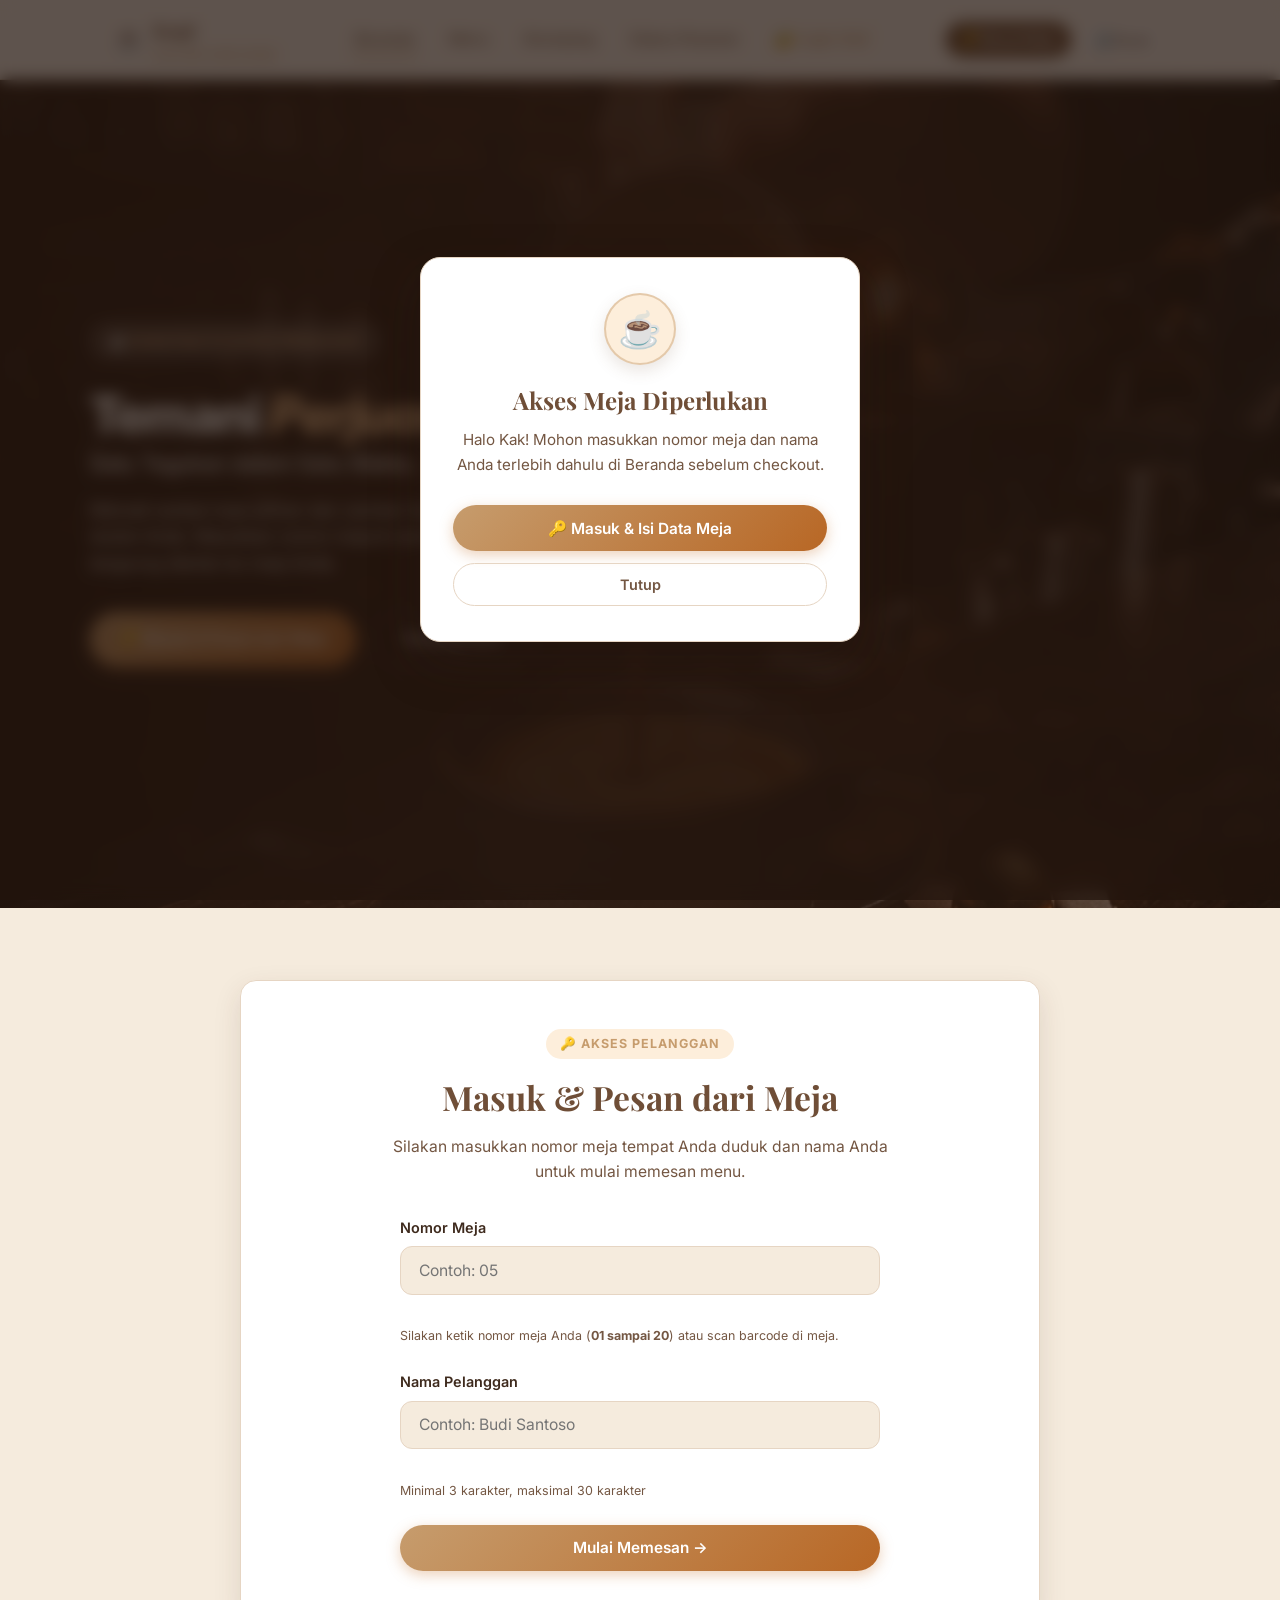
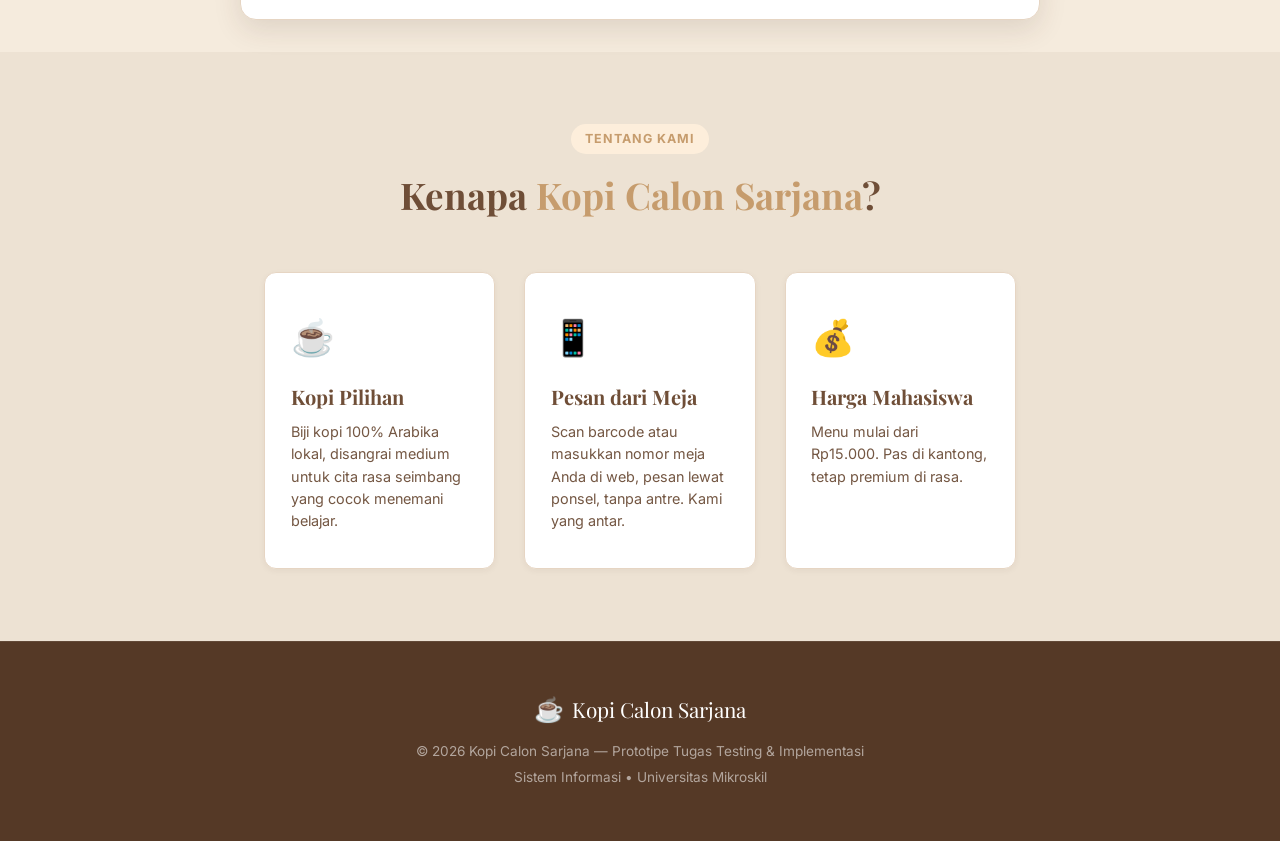
==== checkout.html @ 9118fa25 "Initial commit pengembangan tugas" ====
<!DOCTYPE html>
<html lang="id">
<head>
    <meta charset="UTF-8">
    <meta name="viewport" content="width=device-width, initial-scale=1.0">
    <title>Checkout Pesanan — Kopi Calon Sarjana</title>
    <meta name="description" content="Periksa ringkasan pesanan kopi & camilan Anda, pilih metode pembayaran, dan selesaikan pesanan Anda.">
    <!-- Google Fonts -->
    <link rel="preconnect" href="https://fonts.googleapis.com">
    <link rel="preconnect" href="https://fonts.gstatic.com" crossorigin>
    <link href="https://fonts.googleapis.com/css2?family=Inter:wght@300;400;500;600;700;800&family=Playfair+Display:ital,wght@0,600;0,700;1,600&display=swap" rel="stylesheet">
    <!-- Stylesheet -->
    <link rel="stylesheet" href="CSS/beranda.css">
    <link rel="stylesheet" href="CSS/menu.css">
    <link rel="stylesheet" href="CSS/checkout.css">
</head>
<body>

    <!-- ==================== NAVBAR ==================== -->
    <nav class="navbar" id="navbar">
        <div class="nav-container">
            <a href="beranda.html" class="nav-logo" id="navLogo">
                <span class="logo-icon">☕</span>
                <span class="logo-text">Kopi<strong>Calon Sarjana</strong></span>
            </a>

            <!-- Hamburger menu untuk mobile -->
            <button class="nav-hamburger" id="navHamburger" aria-label="Toggle menu">
                <span></span>
                <span></span>
                <span></span>
            </button>

            <!-- Link navigasi pelanggan -->
            <ul class="nav-links" id="navLinks">
                <li><a href="beranda.html" id="linkBeranda">Beranda</a></li>
                <li><a href="menu.html" id="linkMenu">Menu</a></li>
                <li><a href="checkout.html" class="active" id="linkKeranjang">Keranjang</a></li>
                <li><a href="status.html" id="linkStatus">Status Pesanan</a></li>
                <li><a href="login.html" class="nav-staff-link" id="linkLoginStaff" title="Area Admin & Kasir">🔐 Login Staf</a></li>
            </ul>

            <!-- Area Status Login Pelanggan & Reset -->
            <div class="nav-actions">
                <div id="navUserInfo" class="nav-user-info">
                    <span id="navUserBadge" class="nav-user-badge">Meja --</span>
                </div>

                <!-- Tombol Reset Data Uji -->
                <button class="btn-reset-data" id="btnResetData" onclick="konfirmasiReset()" title="Reset Data Uji">
                    🔄 Reset
                </button>
            </div>
        </div>
    </nav>

    <!-- ==================== BANNER STATUS MEJA DINE-IN ==================== -->
    <section class="dine-in-bar" id="dineInBar">
        <div class="dine-in-container">
            <div class="dine-in-info">
                <span class="dine-in-icon">📍</span>
                <div>
                    <strong>Dine-in di Meja: <span id="displayNomorMeja" class="badge-meja-highlight">--</span></strong>
                    <span class="dine-in-nama" id="displayNamaPelanggan">Pelanggan: ...</span>
                </div>
            </div>
            <div class="dine-in-action">
                <button type="button" class="btn-outline-sm" id="btnUbahMeja" onclick="bukaGantiMeja()">Ubah Meja</button>
            </div>
        </div>
    </section>

    <!-- ==================== KONTEN UTAMA CHECKOUT ==================== -->
    <main class="checkout-main-container">
        <header class="page-header-text">
            <span class="section-badge">Konfirmasi Pesanan</span>
            <h1>Checkout & Pembayaran</h1>
            <p>Periksa kembali pesanan Anda dan pilih metode pembayaran untuk melanjutkan.</p>
        </header>

        <!-- KARTU 1: RINGKASAN PESANAN -->
        <section class="checkout-card" id="cardRingkasanPesanan">
            <h2 class="card-title">
                <span>🛒</span>
                <span>Daftar Pesanan Meja <span id="checkoutNomorMejaText">--</span></span>
            </h2>

            <!-- Daftar Item Keranjang Dinamis -->
            <div class="order-items-list" id="checkoutItemsList">
                <!-- Di-render oleh js/checkout.js -->
            </div>

            <!-- Rincian Total -->
            <div class="order-summary-totals">
                <div class="summary-row">
                    <span>Subtotal Menu</span>
                    <strong id="checkoutSubtotalText">Rp0</strong>
                </div>
                <div class="summary-row">
                    <span>Pajak & Layanan Resto (0%)</span>
                    <span>Rp0</span>
                </div>
                <div class="summary-row grand-total">
                    <span>Total Pembayaran:</span>
                    <strong class="total-amount" id="checkoutTotalText">Rp0</strong>
                </div>
            </div>

            <div style="margin-top: 1rem; text-align: right;">
                <a href="menu.html" class="btn-outline-sm" style="text-decoration: none; display: inline-block;">
                    + Tambah Menu Lain
                </a>
            </div>
        </section>

        <!-- KARTU 2: PILIHAN METODE PEMBAYARAN -->
        <section class="checkout-card" id="cardMetodePembayaran">
            <h2 class="card-title">
                <span>💳</span>
                <span>Pilih Metode Pembayaran</span>
            </h2>

            <div class="payment-options-grid">
                <!-- Pilihan 1: Tunai -->
                <label class="payment-card-label selected" id="labelTunai" for="radio-tunai">
                    <div class="payment-card-header">
                        <span class="payment-icon">💵</span>
                        <input type="radio" id="radio-tunai" name="metodePembayaran" value="Tunai" checked onchange="ubahMetodePembayaran('Tunai')" />
                    </div>
                    <span class="payment-card-name">Tunai</span>
                    <span class="payment-card-desc">Bayar langsung di kasir saat pesanan diproses atau diambil.</span>
                </label>

                <!-- Pilihan 2: Non-Tunai -->
                <label class="payment-card-label" id="labelNonTunai" for="radio-nontunai">
                    <div class="payment-card-header">
                        <span class="payment-icon">📱</span>
                        <input type="radio" id="radio-nontunai" name="metodePembayaran" value="Non-Tunai" onchange="ubahMetodePembayaran('Non-Tunai')" />
                    </div>
                    <span class="payment-card-name">Non-Tunai</span>
                    <span class="payment-card-desc">Transfer Bank (BCA / Mandiri) atau QRIS E-Wallet (GoPay/OVO/Dana).</span>
                </label>
            </div>

            <!-- AREA UPLOAD BUKTI (Kondisional: Hanya tampil bila Non-Tunai dipilih) -->
            <div class="upload-section hidden" id="area-upload">
                <div class="upload-instructions">
                    <span>ℹ️</span>
                    <div>
                        <strong>Instruksi Pembayaran Non-Tunai:</strong>
                        <p>Silakan transfer sesuai nominal total ke rekening kafe di bawah, lalu lampirkan foto/tangkapan layar bukti transfer.</p>
                    </div>
                </div>

                <div class="rekening-box">
                    <div class="rekening-row">
                        <span>Bank BCA</span>
                        <span class="rekening-number">821-098-7654</span>
                    </div>
                    <div class="rekening-row">
                        <span>Atas Nama</span>
                        <strong>Kopi Calon Sarjana</strong>
                    </div>
                    <div class="rekening-row" style="margin-top: 0.35rem; color: var(--color-text-muted);">
                        <span>Nominal Transfer</span>
                        <strong style="color: var(--color-accent);" id="rekeningNominalText">Rp0</strong>
                    </div>
                </div>

                <div class="file-input-wrapper">
                    <label for="input-bukti" style="font-size: 0.9rem; font-weight: 600; color: var(--color-primary);">
                        Unggah Bukti Pembayaran (JPG/PNG, Maks. 5 MB) *
                    </label>
                    <input type="file" id="input-bukti" accept=".jpg, .jpeg, .png" onchange="onFileBuktiDipilih(this)" />
                    <span class="file-detail-info" id="fileInfoDetail">Format didukung: .jpg, .jpeg, .png (Maksimal 5 MB)</span>
                    
                    <!-- Pesan Error Bukti (Wajib untuk Black Box Testing TC-11 & TC-21) -->
                    <div id="pesan-error-bukti" class="error-message" role="alert"></div>
                </div>
            </div>
        </section>

        <!-- KARTU 3: TOMBOL SUBMIT PESANAN -->
        <section style="margin-top: 1.5rem;">
            <button type="button" class="btn-submit-order" id="btn-buat-pesanan" onclick="prosesBuatPesanan()">
                <span>☕</span>
                <span>Buat Pesanan Sekarang</span>
            </button>
            <p style="text-align: center; font-size: 0.8rem; color: var(--color-text-muted); margin-top: 0.75rem;">
                Pesanan Anda akan langsung diteruskan ke sistem kasir dan barista Kopi Calon Sarjana.
            </p>
        </section>
    </main>

    <!-- ==================== FOOTER ==================== -->
    <footer class="footer">
        <div class="footer-container">
            <div class="footer-brand">
                <span class="logo-icon">☕</span>
                <span>Kopi Calon Sarjana</span>
            </div>
            <p class="footer-text">© 2026 Kopi Calon Sarjana — Prototipe Tugas Testing & Implementasi</p>
            <p class="footer-text">Sistem Informasi • Universitas Mikroskil</p>
        </div>
    </footer>

    <!-- ==================== SCRIPTS ==================== -->
    <script src="js/hitung.js"></script>
    <script src="js/data.js"></script>
    <script src="js/storage.js"></script>
    <script src="js/nav-guard.js"></script>
    <script src="js/checkout.js"></script>
</body>
</html>
---- CSS/beranda.css ----
/* ==========================================================================
   beranda.css — Desain Modern Kopi Calon Sarjana
   Tema: Kedai Kopi Hangat, Elegan, Bersih, dan Ramah Mahasiswa
   ========================================================================== */

/* -------------------- VARIABEL & TOKEN DESAIN -------------------- */
:root {
    --color-bg: #F5EBDD;
    /* Background utama krem */
    --color-surface: #FFFFFF;
    --color-surface-soft: #EDE2D3;
    --color-surface-hover: #E3D6C5;

    /* Nuansa Kopi & Karamel */
    --color-primary: #6F4E37;
    /* Warna brand coklat */
    --color-primary-light: #856147;
    /* Roasted Coffee */
    --color-primary-dark: #553926;
    --color-accent: #C69C6D;
    /* Aksen */
    --color-accent-light: #F2C18D;
    /* Amber Honey */
    --color-accent-soft: #FDEEDB;
    /* Cream Accent */

    /* Tipografi & Kontras */
    --color-text-main: #3E2A1D;
    /* Teks gelap */
    --color-text-muted: #745743;
    --color-text-inverse: #FFFFFF;

    /* Status / Feedback */
    --color-error: #D93829;
    --color-error-bg: #FDEBE8;
    --color-error-border: #F7B8B1;
    --color-success: #21834F;
    --color-success-bg: #E8F5EE;

    /* Border & Bayangan */
    --color-border: #E6D5C3;
    --color-border-focus: #C69C6D;
    --shadow-sm: 0 2px 6px rgba(62, 42, 29, 0.05);
    --shadow-md: 0 4px 16px rgba(62, 42, 29, 0.08);
    --shadow-lg: 0 10px 28px rgba(62, 42, 29, 0.12);

    /* Radius */
    --radius-sm: 8px;
    --radius-md: 12px;
    --radius-lg: 16px;
    --radius-full: 9999px;

    /* Font */
    --font-heading: 'Playfair Display', Georgia, serif;
    --font-body: 'Inter', -apple-system, BlinkMacSystemFont, sans-serif;

    /* Transisi */
    --transition: all 0.25s ease;
}

/* -------------------- RESET DASAR -------------------- */
*,
*::before,
*::after {
    margin: 0;
    padding: 0;
    box-sizing: border-box;
}

html {
    scroll-behavior: smooth;
    font-size: 16px;
}

body {
    font-family: var(--font-body);
    background-color: var(--color-bg);
    color: var(--color-text-main);
    line-height: 1.6;
    -webkit-font-smoothing: antialiased;
}

a {
    color: inherit;
    text-decoration: none;
}

/* Helper Kelas */
.hidden {
    display: none !important;
}

/* -------------------- NAVBAR -------------------- */
.navbar {
    position: sticky;
    top: 0;
    z-index: 100;
    background: rgba(251, 248, 244, 0.92);
    backdrop-filter: blur(12px);
    -webkit-backdrop-filter: blur(12px);
    border-bottom: 1px solid var(--color-border);
    transition: var(--transition);
}

.nav-container {
    max-width: 1100px;
    margin: 0 auto;
    padding: 0.9rem 1.5rem;
    display: flex;
    align-items: center;
    justify-content: space-between;
    gap: 1rem;
}

.nav-logo {
    display: flex;
    align-items: center;
    gap: 0.6rem;
    font-family: var(--font-heading);
    font-size: 1.25rem;
    color: var(--color-primary);
    font-weight: 700;
    letter-spacing: -0.3px;
}

.logo-icon {
    font-size: 1.5rem;
    display: inline-block;
    transform: translateY(-1px);
}

.nav-logo strong {
    display: block;
    font-family: var(--font-body);
    font-size: 0.72rem;
    font-weight: 700;
    text-transform: uppercase;
    letter-spacing: 1.5px;
    color: var(--color-accent);
}

.nav-links {
    display: flex;
    list-style: none;
    gap: 1.8rem;
    align-items: center;
}

.nav-links a {
    font-size: 0.92rem;
    font-weight: 500;
    color: var(--color-text-muted);
    padding: 0.4rem 0.2rem;
    position: relative;
    transition: var(--transition);
}

.nav-links a:hover,
.nav-links a.active {
    color: var(--color-primary);
}

.nav-links a.active::after {
    content: '';
    position: absolute;
    bottom: -2px;
    left: 0;
    width: 100%;
    height: 2.5px;
    background-color: var(--color-accent);
    border-radius: var(--radius-full);
}

.nav-actions {
    display: flex;
    align-items: center;
    gap: 0.6rem;
}

.btn-nav-login {
    background: var(--color-primary);
    color: #FFFFFF !important;
    padding: 0.45rem 0.95rem;
    border-radius: var(--radius-full);
    font-size: 0.82rem;
    font-weight: 600;
    transition: var(--transition);
    display: inline-flex;
    align-items: center;
    gap: 0.35rem;
    box-shadow: 0 2px 6px rgba(56, 34, 22, 0.15);
}

.btn-nav-login:hover {
    background: var(--color-accent);
    transform: translateY(-1px);
}

.nav-user-info {
    display: flex;
    align-items: center;
    gap: 0.45rem;
    background: var(--color-accent-soft);
    border: 1px solid rgba(200, 122, 56, 0.35);
    padding: 0.35rem 0.75rem;
    border-radius: var(--radius-full);
}

.nav-user-badge {
    font-size: 0.8rem;
    font-weight: 700;
    color: var(--color-primary);
}

.btn-ganti-meja {
    background: transparent;
    border: none;
    color: var(--color-accent);
    font-size: 0.75rem;
    font-weight: 700;
    cursor: pointer;
    padding: 0 0.15rem;
    text-decoration: underline;
}

.btn-ganti-meja:hover {
    color: var(--color-primary);
}

.nav-staff-link {
    color: var(--color-accent) !important;
    font-weight: 600 !important;
}

.btn-reset-data {
    background: var(--color-surface);
    border: 1px solid var(--color-border);
    color: var(--color-text-muted);
    padding: 0.45rem 0.85rem;
    border-radius: var(--radius-full);
    font-family: var(--font-body);
    font-size: 0.82rem;
    font-weight: 600;
    cursor: pointer;
    transition: var(--transition);
    display: inline-flex;
    align-items: center;
    gap: 0.35rem;
}

.btn-reset-data:hover {
    background: var(--color-error-bg);
    border-color: var(--color-error-border);
    color: var(--color-error);
    transform: translateY(-1px);
}

/* Hamburger Mobile */
.nav-hamburger {
    display: none;
    background: transparent;
    border: none;
    cursor: pointer;
    padding: 0.4rem;
    flex-direction: column;
    gap: 5px;
}

.nav-hamburger span {
    display: block;
    width: 24px;
    height: 2px;
    background-color: var(--color-primary);
    border-radius: 2px;
    transition: var(--transition);
}

/* -------------------- HERO SECTION -------------------- */
/* -------------------- HERO SECTION DENGAN SLIDESHOW -------------------- */
.hero {
    position: relative;
    min-height: calc(100vh - 72px);
    display: flex;
    align-items: center;
    color: var(--color-text-inverse);
    padding: 6.5rem 1.5rem;
    overflow: hidden;
}

.hero-slideshow {
    position: absolute;
    inset: 0;
    z-index: 1;
}

.hero-slide {
    position: absolute;
    inset: 0;
    background-size: cover;
    background-position: center;
    opacity: 0;
    transform: scale(1.08);
    transition: opacity 1.2s ease-in-out, transform 7s ease-out;
}

.hero-slide.active {
    opacity: 1;
    transform: scale(1);
}

.hero-overlay {
    position: absolute;
    inset: 0;
    background: linear-gradient(90deg,
            rgba(34, 20, 13, 0.94) 0%,
            rgba(56, 34, 22, 0.85) 55%,
            rgba(34, 20, 13, 0.62) 100%);
    z-index: 2;
    pointer-events: none;
}

.hero-container {
    max-width: 1100px;
    width: 100%;
    margin: 0 auto;
    position: relative;
    z-index: 3;
}

@keyframes fadeInFromRight {
    from {
        opacity: 0;
        transform: translateX(65px);
    }
    to {
        opacity: 1;
        transform: translateX(0);
    }
}

.hero-content {
    position: relative;
    max-width: 680px;
    margin: 0;
    text-align: left;
    animation: fadeInFromRight 0.85s cubic-bezier(0.16, 1, 0.3, 1) both;
}

.hero-badge {
    display: inline-flex;
    align-items: center;
    gap: 0.5rem;
    background: rgba(255, 255, 255, 0.14);
    border: 1px solid rgba(255, 255, 255, 0.25);
    backdrop-filter: blur(10px);
    padding: 0.45rem 1.15rem;
    border-radius: var(--radius-full);
    font-size: 0.85rem;
    font-weight: 600;
    color: var(--color-accent-light);
    margin-bottom: 1.5rem;
    letter-spacing: 0.5px;
}

.hero h1 {
    font-family: 'Inter', var(--font-heading);
    font-size: 3.2rem;
    line-height: 1.18;
    font-weight: 800;
    letter-spacing: -0.8px;
    margin-bottom: 1.25rem;
    text-align: left;
}

.hero-highlight {
    color: var(--color-accent-light);
    font-style: italic;
    position: relative;
}

.hero-sub {
    display: block;
    font-family: var(--font-body);
    font-size: 1.35rem;
    font-weight: 500;
    color: rgba(255, 255, 255, 0.9);
    margin-top: 0.4rem;
    letter-spacing: -0.2px;
}

.hero-desc {
    font-size: 1.05rem;
    color: rgba(255, 255, 255, 0.86);
    max-width: 580px;
    margin: 0 0 2.2rem 0;
    font-weight: 400;
    line-height: 1.6;
    text-align: left;
}

.hero-cta {
    display: flex;
    gap: 1rem;
    justify-content: flex-start;
    flex-wrap: wrap;
}

/* -------------------- TOMBOL (BUTTONS) -------------------- */
.btn-primary {
    background: linear-gradient(135deg, var(--color-accent) 0%, #B86725 100%);
    color: #FFFFFF;
    padding: 0.85rem 1.8rem;
    border-radius: var(--radius-full);
    font-family: var(--font-body);
    font-size: 0.96rem;
    font-weight: 600;
    border: none;
    cursor: pointer;
    transition: var(--transition);
    box-shadow: 0 4px 14px rgba(200, 122, 56, 0.35);
    display: inline-flex;
    align-items: center;
    justify-content: center;
}

.btn-primary:hover {
    transform: translateY(-2px);
    box-shadow: 0 6px 20px rgba(200, 122, 56, 0.45);
    background: linear-gradient(135deg, #D48442 0%, var(--color-accent) 100%);
}

.btn-ghost {
    background: transparent;
    color: #FFFFFF;
    padding: 0.85rem 1.8rem;
    border-radius: var(--radius-full);
    font-family: var(--font-body);
    font-size: 0.96rem;
    font-weight: 500;
    border: 1px solid rgba(255, 255, 255, 0.3);
    cursor: pointer;
    transition: var(--transition);
    display: inline-flex;
    align-items: center;
    justify-content: center;
}

.btn-ghost:hover {
    background: rgba(255, 255, 255, 0.1);
    border-color: rgba(255, 255, 255, 0.6);
}

.btn-secondary {
    background: var(--color-surface);
    color: var(--color-primary);
    padding: 0.85rem 1.6rem;
    border-radius: var(--radius-full);
    font-family: var(--font-body);
    font-size: 0.95rem;
    font-weight: 600;
    border: 1.5px solid var(--color-border);
    cursor: pointer;
    transition: var(--transition);
    display: inline-flex;
    align-items: center;
    justify-content: center;
    text-decoration: none;
}

.btn-secondary:hover {
    background: var(--color-surface-soft);
    border-color: var(--color-accent);
    color: var(--color-accent);
}

.reg-sukses-actions {
    display: flex;
    gap: 0.75rem;
    justify-content: center;
    flex-wrap: wrap;
}

.btn-full {
    width: 100%;
}

/* -------------------- SECTION UMUM -------------------- */
.section-container {
    max-width: 800px;
    margin: 0 auto;
    padding: 4.5rem 1.5rem;
}

.section-badge {
    display: inline-block;
    background: var(--color-accent-soft);
    color: var(--color-accent);
    padding: 0.3rem 0.9rem;
    border-radius: var(--radius-full);
    font-size: 0.78rem;
    font-weight: 700;
    text-transform: uppercase;
    letter-spacing: 1px;
    margin-bottom: 0.75rem;
}

/* -------------------- SECTION REGISTRASI -------------------- */
.section-registrasi {
    background: var(--color-bg);
    position: relative;
    margin-top: 0;
    padding: 4.5rem 1.5rem 2rem;
    z-index: 5;
}

.section-registrasi .section-container {
    background: var(--color-surface);
    border: 1px solid var(--color-border);
    border-radius: var(--radius-lg);
    box-shadow: var(--shadow-lg);
    padding: 3rem 2.2rem;
}

.reg-header {
    text-align: center;
    margin-bottom: 2rem;
}

.reg-header h2 {
    font-family: var(--font-heading);
    font-size: 2.1rem;
    color: var(--color-primary);
    margin-bottom: 0.6rem;
}

.reg-header p {
    color: var(--color-text-muted);
    font-size: 0.98rem;
    max-width: 500px;
    margin: 0 auto;
}

/* FORM REGISTRASI */
.reg-form {
    max-width: 480px;
    margin: 0 auto;
}

.form-group {
    margin-bottom: 1.5rem;
}

.form-group label {
    display: block;
    font-size: 0.9rem;
    font-weight: 600;
    color: var(--color-text-main);
    margin-bottom: 0.45rem;
}

input[type="text"] {
    width: 100%;
    padding: 0.85rem 1.1rem;
    border: 1.5px solid var(--color-border);
    border-radius: var(--radius-md);
    font-family: var(--font-body);
    font-size: 0.98rem;
    color: var(--color-text-main);
    background-color: var(--color-bg);
    transition: var(--transition);
}

input[type="text"]:focus {
    outline: none;
    border-color: var(--color-accent);
    background-color: #FFFFFF;
    box-shadow: 0 0 0 4px rgba(200, 122, 56, 0.15);
}

.input-meja {
    background-color: var(--color-surface-soft) !important;
    color: var(--color-primary) !important;
    font-weight: 700 !important;
    font-size: 1.1rem !important;
    letter-spacing: 1px;
    cursor: not-allowed;
    border-color: var(--color-border) !important;
}

.form-hint {
    display: block;
    font-size: 0.78rem;
    color: var(--color-text-muted);
    margin-top: 0.4rem;
}

/* Validasi & Error Text */
.error-message {
    color: var(--color-error);
    font-size: 0.82rem;
    font-weight: 600;
    margin-top: 0.4rem;
    min-height: 1.2rem;
}

.input-error {
    border-color: var(--color-error) !important;
    background-color: #FFFDFD !important;
    box-shadow: 0 0 0 3px rgba(217, 56, 41, 0.15) !important;
}

/* CARD ERROR KODE MEJA */
.meja-error-card {
    max-width: 500px;
    margin: 0 auto;
    text-align: center;
    padding: 2.2rem 1.8rem;
    background: var(--color-error-bg);
    border: 1.5px dashed var(--color-error-border);
    border-radius: var(--radius-md);
}

.error-icon-large {
    font-size: 3rem;
    margin-bottom: 0.75rem;
}

.meja-error-card h3 {
    font-family: var(--font-heading);
    font-size: 1.6rem;
    color: var(--color-error);
    margin-bottom: 0.5rem;
}

.meja-error-card p {
    color: #7A261D;
    font-size: 0.92rem;
    margin-bottom: 0.75rem;
}

.hint-text {
    font-size: 0.8rem;
    color: #9E3529;
    font-weight: 600;
}

/* SUKSES REGISTRASI */
.reg-sukses {
    max-width: 480px;
    margin: 0 auto;
    text-align: center;
    padding: 2.2rem 1.8rem;
    background: var(--color-success-bg);
    border: 1px solid rgba(33, 131, 79, 0.2);
    border-radius: var(--radius-md);
}

.sukses-icon {
    font-size: 2.8rem;
    margin-bottom: 0.5rem;
}

.reg-sukses h3 {
    font-family: var(--font-heading);
    font-size: 1.6rem;
    color: var(--color-success);
    margin-bottom: 0.35rem;
}

.reg-sukses p {
    color: #175434;
    font-size: 0.95rem;
    margin-bottom: 1.5rem;
}

/* -------------------- SECTION TENTANG KAMI -------------------- */
.section-tentang {
    background: var(--color-surface-soft);
    text-align: center;
}

.section-tentang h2 {
    font-family: var(--font-heading);
    font-size: 2.3rem;
    color: var(--color-primary);
    margin-bottom: 3rem;
}

.text-accent {
    color: var(--color-accent);
}

.tentang-grid {
    display: grid;
    grid-template-columns: repeat(3, 1fr);
    gap: 1.8rem;
    text-align: left;
}

.tentang-card {
    background: var(--color-surface);
    border: 1px solid var(--color-border);
    padding: 2.2rem 1.6rem;
    border-radius: var(--radius-md);
    box-shadow: var(--shadow-sm);
    transition: var(--transition);
}

.tentang-card:hover {
    transform: translateY(-4px);
    box-shadow: var(--shadow-md);
    border-color: var(--color-accent-light);
}

.tentang-icon {
    font-size: 2.2rem;
    margin-bottom: 1rem;
}

.tentang-card h3 {
    font-family: var(--font-heading);
    font-size: 1.25rem;
    color: var(--color-primary);
    margin-bottom: 0.5rem;
}

.tentang-card p {
    color: var(--color-text-muted);
    font-size: 0.9rem;
    line-height: 1.55;
}

/* -------------------- FOOTER -------------------- */
.footer {
    background: var(--color-primary-dark);
    color: rgba(255, 255, 255, 0.7);
    padding: 3rem 1.5rem;
    text-align: center;
    border-top: 1px solid rgba(255, 255, 255, 0.08);
}

.footer-container {
    max-width: 800px;
    margin: 0 auto;
}

.footer-brand {
    display: inline-flex;
    align-items: center;
    gap: 0.5rem;
    font-family: var(--font-heading);
    font-size: 1.3rem;
    color: #FFFFFF;
    margin-bottom: 0.8rem;
}

.footer-text {
    font-size: 0.85rem;
    color: rgba(255, 255, 255, 0.55);
    margin-bottom: 0.25rem;
}

/* -------------------- TOAST FEEDBACK -------------------- */
.toast {
    position: fixed;
    bottom: 24px;
    left: 50%;
    transform: translateX(-50%);
    background: var(--color-primary);
    color: #FFFFFF;
    padding: 0.75rem 1.6rem;
    border-radius: var(--radius-full);
    font-size: 0.88rem;
    font-weight: 500;
    box-shadow: var(--shadow-lg);
    z-index: 1000;
    display: flex;
    align-items: center;
    gap: 0.5rem;
    animation: slideUpToast 0.3s ease;
}

@keyframes slideUpToast {
    from {
        opacity: 0;
        transform: translate(-50%, 15px);
    }

    to {
        opacity: 1;
        transform: translate(-50%, 0);
    }
}

/* -------------------- SCROLL REVEAL FADE-IN -------------------- */
.scroll-reveal {
    opacity: 0;
    transform: translateY(45px);
    transition: opacity 0.8s cubic-bezier(0.16, 1, 0.3, 1), transform 0.8s cubic-bezier(0.16, 1, 0.3, 1);
    will-change: opacity, transform;
}

.scroll-reveal.is-visible {
    opacity: 1;
    transform: translateY(0);
}

/* -------------------- RESPONSIVE DESIGN (MOBILE & TABLET) -------------------- */
@media (max-width: 840px) {
    .tentang-grid {
        grid-template-columns: 1fr;
        gap: 1.2rem;
    }
}

@media (max-width: 720px) {
    .hero {
        padding: 3.5rem 1.25rem 4.5rem;
    }

    .hero h1 {
        font-size: 2.3rem;
    }

    .hero-sub {
        font-size: 1.05rem;
    }

    .hero-desc {
        font-size: 0.95rem;
    }

    .section-registrasi .section-container {
        padding: 2.2rem 1.25rem;
    }

    .reg-header h2 {
        font-size: 1.7rem;
    }

    /* Hamburger & Menu Mobile */
    .nav-hamburger {
        display: flex;
    }

    .nav-links {
        position: absolute;
        top: 100%;
        left: 0;
        right: 0;
        background: var(--color-surface);
        flex-direction: column;
        padding: 1.2rem 1.5rem;
        gap: 1rem;
        border-bottom: 1px solid var(--color-border);
        box-shadow: var(--shadow-md);
        display: none;
    }

    .nav-links.show {
        display: flex;
    }

    .btn-reset-data {
        padding: 0.35rem 0.65rem;
        font-size: 0.75rem;
    }
}
---- CSS/menu.css ----
/* ==========================================================================
   menu.css — Katalog Menu & Kustomisasi Kopi Calon Sarjana
   ========================================================================== */

/* -------------------- BANNER DINE-IN -------------------- */
.dine-in-bar {
    background: var(--color-surface-soft);
    border-bottom: 1px solid var(--color-border);
    padding: 0.75rem 1.5rem;
}

.dine-in-container {
    max-width: 1100px;
    margin: 0 auto;
    display: flex;
    align-items: center;
    justify-content: space-between;
    gap: 1rem;
}

.dine-in-info {
    display: flex;
    align-items: center;
    gap: 0.75rem;
    font-size: 0.92rem;
}

.dine-in-icon {
    font-size: 1.3rem;
}

.badge-meja-highlight {
    background: var(--color-accent);
    color: #FFFFFF;
    padding: 0.15rem 0.6rem;
    border-radius: var(--radius-full);
    font-size: 0.82rem;
    font-weight: 700;
    letter-spacing: 0.5px;
    margin-left: 0.25rem;
}

.dine-in-nama {
    display: block;
    font-size: 0.8rem;
    color: var(--color-text-muted);
}

.btn-outline-sm {
    background: var(--color-surface);
    border: 1px solid var(--color-border);
    color: var(--color-primary);
    padding: 0.35rem 0.85rem;
    border-radius: var(--radius-full);
    font-size: 0.8rem;
    font-weight: 600;
    cursor: pointer;
    transition: var(--transition);
}

.btn-outline-sm:hover {
    background: var(--color-accent-soft);
    border-color: var(--color-accent);
    color: var(--color-accent);
}

/* -------------------- ANIMASI FADE-IN UP CONTAINER -------------------- */
@keyframes fadeInUpContainer {
    from {
        opacity: 0;
        transform: translateY(28px);
    }
    to {
        opacity: 1;
        transform: translateY(0);
    }
}

/* -------------------- MENU MAIN CONTAINER -------------------- */
.menu-main-container {
    max-width: 1100px;
    margin: 0 auto;
    padding: 2.2rem 1.5rem 6.5rem;
    animation: fadeInUpContainer 0.5s cubic-bezier(0.16, 1, 0.3, 1) both;
}

/* -------------------- MODERN HERO BANNER -------------------- */
.menu-hero-banner {
    background: linear-gradient(135deg, rgba(111, 78, 55, 0.08) 0%, rgba(198, 156, 109, 0.16) 50%, rgba(245, 235, 221, 0.7) 100%),
                radial-gradient(circle at 90% 15%, rgba(198, 156, 109, 0.22) 0%, transparent 60%);
    border: 1.5px solid var(--color-border);
    border-radius: var(--radius-lg);
    padding: 2.6rem 2.2rem 2.2rem;
    margin-bottom: 2.2rem;
    box-shadow: 0 6px 22px rgba(62, 42, 29, 0.06);
    position: relative;
    overflow: hidden;
    text-align: left;
}

.menu-hero-banner::after {
    content: '☕';
    position: absolute;
    right: 25px;
    bottom: -20px;
    font-size: 8.5rem;
    opacity: 0.06;
    pointer-events: none;
    user-select: none;
}

.menu-hero-badge {
    display: inline-flex;
    align-items: center;
    gap: 0.4rem;
    background: var(--color-accent-soft);
    color: var(--color-accent);
    padding: 0.35rem 0.95rem;
    border-radius: var(--radius-full);
    font-size: 0.8rem;
    font-weight: 700;
    letter-spacing: 0.5px;
    margin-bottom: 0.85rem;
    border: 1px solid rgba(198, 156, 109, 0.25);
}

.menu-hero-title {
    font-family: var(--font-heading);
    font-size: 2.4rem;
    color: var(--color-primary);
    margin-bottom: 0.6rem;
    line-height: 1.2;
}

.menu-hero-desc {
    color: var(--color-text-muted);
    font-size: 0.98rem;
    max-width: 680px;
    line-height: 1.6;
    margin-bottom: 1.25rem;
}

.menu-hero-pills {
    display: flex;
    flex-wrap: wrap;
    gap: 0.65rem;
    margin-bottom: 1.8rem;
}

.menu-pill-item {
    display: inline-flex;
    align-items: center;
    gap: 0.35rem;
    background: rgba(255, 255, 255, 0.75);
    border: 1px solid rgba(198, 156, 109, 0.35);
    color: var(--color-primary-dark);
    font-size: 0.82rem;
    font-weight: 600;
    padding: 0.35rem 0.85rem;
    border-radius: var(--radius-full);
    backdrop-filter: blur(4px);
}

/* -------------------- CATEGORY TABS -------------------- */
.category-tabs-container {
    display: flex;
    justify-content: flex-start;
    gap: 0.75rem;
    flex-wrap: wrap;
}

.cat-tab {
    background: var(--color-surface);
    border: 1.5px solid var(--color-border);
    color: var(--color-text-main);
    padding: 0.6rem 1.3rem;
    border-radius: var(--radius-full);
    font-family: var(--font-body);
    font-size: 0.92rem;
    font-weight: 600;
    cursor: pointer;
    transition: var(--transition);
    display: inline-flex;
    align-items: center;
    gap: 0.4rem;
}

.cat-tab:hover {
    border-color: var(--color-accent);
    background: var(--color-accent-soft);
    color: var(--color-accent);
}

.cat-tab.active {
    background: var(--color-primary);
    color: #FFFFFF;
    border-color: var(--color-primary);
    box-shadow: 0 4px 12px rgba(56, 34, 22, 0.2);
}

/* -------------------- PRODUCTS GRID -------------------- */
.products-grid-section {
    margin-top: 1.5rem;
}

.products-grid {
    display: grid;
    grid-template-columns: repeat(auto-fill, minmax(250px, 1fr));
    gap: 1.5rem;
}

/* Animasi Fade-In dari Kiri ke Kanan untuk Kartu Produk */
@keyframes fadeInLeftCard {
    from {
        opacity: 0;
        transform: translateX(-35px);
    }
    to {
        opacity: 1;
        transform: translateX(0);
    }
}

.product-card {
    background: var(--color-surface);
    border: 1px solid var(--color-border);
    border-radius: var(--radius-md);
    overflow: hidden;
    display: flex;
    flex-direction: column;
    box-shadow: var(--shadow-sm);
    transition: var(--transition);
    position: relative;
    animation: fadeInLeftCard 0.45s cubic-bezier(0.16, 1, 0.3, 1) both;
    animation-delay: calc(var(--card-index, 0) * 0.07s);
}

.product-card:hover {
    transform: translateY(-4px);
    box-shadow: var(--shadow-md);
    border-color: var(--color-accent-light);
}

.product-card.tidak-tersedia {
    opacity: 0.72;
    filter: grayscale(35%);
}

/* Image Wrapper */
.product-image-wrapper {
    position: relative;
    width: 100%;
    height: 180px;
    background-color: var(--color-surface-soft);
    overflow: hidden;
}

.product-image {
    width: 100%;
    height: 100%;
    object-fit: cover;
    transition: transform 0.4s ease;
}

.product-card:hover:not(.tidak-tersedia) .product-image {
    transform: scale(1.05);
}

/* Badge Habis */
.badge-habis {
    position: absolute;
    top: 10px;
    right: 10px;
    background: var(--color-error);
    color: #FFFFFF;
    font-size: 0.72rem;
    font-weight: 700;
    padding: 0.25rem 0.65rem;
    border-radius: var(--radius-full);
    letter-spacing: 0.5px;
    box-shadow: 0 2px 6px rgba(217, 56, 41, 0.4);
}

/* Card Body */
.product-card-body {
    padding: 1.1rem;
    display: flex;
    flex-direction: column;
    flex: 1;
}

.product-category-tag {
    font-size: 0.72rem;
    font-weight: 700;
    text-transform: uppercase;
    color: var(--color-accent);
    letter-spacing: 0.5px;
    margin-bottom: 0.35rem;
}

.product-title {
    font-family: var(--font-heading);
    font-size: 1.15rem;
    color: var(--color-primary);
    font-weight: 700;
    line-height: 1.3;
    margin-bottom: 0.4rem;
}

.product-desc {
    font-size: 0.84rem;
    color: var(--color-text-muted);
    line-height: 1.45;
    margin-bottom: 1rem;
    flex: 1;
    display: -webkit-box;
    -webkit-line-clamp: 2;
    -webkit-box-orient: vertical;
    overflow: hidden;
}

.product-card-footer {
    display: flex;
    align-items: center;
    justify-content: space-between;
    padding-top: 0.8rem;
    border-top: 1px dashed var(--color-border);
    gap: 0.5rem;
}

.product-price {
    font-size: 1.12rem;
    font-weight: 800;
    color: var(--color-primary);
}

.btn-pesan {
    background: var(--color-primary);
    color: #FFFFFF;
    padding: 0.5rem 1.15rem;
    border-radius: var(--radius-full);
    font-family: var(--font-body);
    font-size: 0.85rem;
    font-weight: 600;
    border: none;
    cursor: pointer;
    transition: var(--transition);
    display: inline-flex;
    align-items: center;
    gap: 0.3rem;
}

.btn-pesan:hover {
    background: var(--color-accent);
    transform: translateY(-1px);
    box-shadow: 0 3px 10px rgba(200, 122, 56, 0.35);
}

.btn-pesan.btn-disabled {
    background: var(--color-border) !important;
    color: var(--color-text-muted) !important;
    cursor: not-allowed !important;
    transform: none !important;
    box-shadow: none !important;
}

/* -------------------- FLOATING CART BAR -------------------- */
.floating-cart-bar {
    position: fixed;
    bottom: 1.5rem;
    left: 50%;
    transform: translateX(-50%);
    width: calc(100% - 2rem);
    max-width: 680px;
    background: linear-gradient(135deg, var(--color-primary-dark) 0%, var(--color-primary) 100%);
    color: #FFFFFF;
    border-radius: var(--radius-full);
    box-shadow: 0 12px 32px rgba(34, 20, 13, 0.35);
    border: 1px solid rgba(255, 255, 255, 0.15);
    z-index: 90;
    padding: 0.65rem 0.9rem;
    animation: slideUpCart 0.3s cubic-bezier(0.16, 1, 0.3, 1);
}

@keyframes slideUpCart {
    from {
        opacity: 0;
        transform: translate(-50%, 25px);
    }

    to {
        opacity: 1;
        transform: translate(-50%, 0);
    }
}

.floating-cart-inner {
    display: flex;
    align-items: center;
    justify-content: space-between;
    gap: 1rem;
}

.cart-summary-left {
    display: flex;
    align-items: center;
    gap: 0.85rem;
    padding-left: 0.5rem;
}

.cart-icon-wrapper {
    position: relative;
    font-size: 1.6rem;
    display: flex;
    align-items: center;
}

.cart-badge-count {
    position: absolute;
    top: -4px;
    right: -8px;
    background: var(--color-accent-light);
    color: var(--color-primary-dark);
    font-size: 0.72rem;
    font-weight: 800;
    min-width: 19px;
    height: 19px;
    padding: 0 4px;
    border-radius: var(--radius-full);
    display: flex;
    align-items: center;
    justify-content: center;
    border: 2px solid var(--color-primary);
}

.cart-text-details {
    display: flex;
    flex-direction: column;
}

.cart-items-text {
    font-size: 0.78rem;
    color: rgba(255, 255, 255, 0.75);
}

.cart-total-price {
    font-size: 1.1rem;
    font-weight: 800;
    color: var(--color-accent-light);
}

.cart-actions-right {
    display: flex;
    align-items: center;
    gap: 0.5rem;
}

.btn-buka-keranjang {
    background: rgba(255, 255, 255, 0.15);
    color: #FFFFFF;
    border: 1px solid rgba(255, 255, 255, 0.25);
    padding: 0.6rem 1rem;
    border-radius: var(--radius-full);
    font-size: 0.84rem;
    font-weight: 600;
    cursor: pointer;
    transition: var(--transition);
}

.btn-buka-keranjang:hover {
    background: rgba(255, 255, 255, 0.25);
}

.btn-checkout-direct {
    background: linear-gradient(135deg, var(--color-accent-light) 0%, var(--color-accent) 100%);
    color: var(--color-primary-dark);
    border: none;
    padding: 0.6rem 1.25rem;
    border-radius: var(--radius-full);
    font-size: 0.88rem;
    font-weight: 700;
    cursor: pointer;
    transition: var(--transition);
    box-shadow: 0 4px 12px rgba(242, 168, 101, 0.3);
}

.btn-checkout-direct:hover {
    transform: translateY(-1px);
    filter: brightness(1.05);
}

/* -------------------- MODAL OVERLAY & CARD -------------------- */
.modal-overlay {
    position: fixed;
    inset: 0;
    background: rgba(26, 17, 12, 0.65);
    backdrop-filter: blur(6px);
    -webkit-backdrop-filter: blur(6px);
    z-index: 200;
    display: flex;
    align-items: center;
    justify-content: center;
    padding: 1.25rem;
    animation: fadeInModal 0.2s ease;
}

@keyframes fadeInModal {
    from {
        opacity: 0;
    }

    to {
        opacity: 1;
    }
}

.modal-card {
    background: var(--color-surface);
    border-radius: var(--radius-lg);
    box-shadow: var(--shadow-lg);
    width: 100%;
    max-width: 520px;
    max-height: 90vh;
    display: flex;
    flex-direction: column;
    overflow: hidden;
    animation: scaleUpModal 0.25s cubic-bezier(0.16, 1, 0.3, 1);
}

@keyframes scaleUpModal {
    from {
        transform: scale(0.94);
        opacity: 0;
    }

    to {
        transform: scale(1);
        opacity: 1;
    }
}

.modal-header {
    padding: 1.25rem 1.5rem;
    border-bottom: 1px solid var(--color-border);
    display: flex;
    align-items: flex-start;
    justify-content: space-between;
}

.modal-kategori-badge {
    display: inline-block;
    background: var(--color-accent-soft);
    color: var(--color-accent);
    font-size: 0.72rem;
    font-weight: 700;
    text-transform: uppercase;
    padding: 0.2rem 0.6rem;
    border-radius: var(--radius-full);
    margin-bottom: 0.25rem;
}

.modal-title {
    font-family: var(--font-heading);
    font-size: 1.45rem;
    color: var(--color-primary);
    line-height: 1.2;
}

.btn-modal-close {
    background: var(--color-surface-soft);
    border: none;
    color: var(--color-text-muted);
    width: 32px;
    height: 32px;
    border-radius: 50%;
    font-size: 1rem;
    font-weight: 700;
    cursor: pointer;
    display: flex;
    align-items: center;
    justify-content: center;
    transition: var(--transition);
}

.btn-modal-close:hover {
    background: var(--color-error-bg);
    color: var(--color-error);
}

.modal-body {
    padding: 1.25rem 1.5rem;
    overflow-y: auto;
    flex: 1;
}

/* Preview Image in Modal */
.modal-product-preview {
    display: flex;
    gap: 1rem;
    align-items: center;
    background: var(--color-surface-soft);
    padding: 0.85rem;
    border-radius: var(--radius-md);
    margin-bottom: 1.25rem;
}

.modal-preview-img {
    width: 75px;
    height: 75px;
    border-radius: var(--radius-sm);
    object-fit: cover;
    flex-shrink: 0;
}

.modal-preview-info {
    flex: 1;
}

.modal-desc {
    font-size: 0.85rem;
    color: var(--color-text-muted);
    line-height: 1.4;
    margin-bottom: 0.35rem;
}

.modal-base-price {
    font-size: 1.1rem;
    font-weight: 800;
    color: var(--color-primary);
}

/* Form Customization Groups */
.kustom-group {
    margin-bottom: 1.25rem;
}

.kustom-label {
    display: block;
    font-size: 0.88rem;
    font-weight: 700;
    color: var(--color-text-main);
    margin-bottom: 0.5rem;
}

.option-pill-group {
    display: flex;
    gap: 0.5rem;
    flex-wrap: wrap;
}

.pill-btn {
    flex: 1;
    min-width: 75px;
    padding: 0.55rem 0.85rem;
    border: 1.5px solid var(--color-border);
    background: var(--color-surface);
    color: var(--color-text-main);
    border-radius: var(--radius-sm);
    font-family: var(--font-body);
    font-size: 0.84rem;
    font-weight: 600;
    cursor: pointer;
    transition: var(--transition);
    text-align: center;
}

.pill-btn:hover {
    border-color: var(--color-accent-light);
}

.pill-btn.active {
    background: var(--color-primary);
    color: #FFFFFF;
    border-color: var(--color-primary);
}

.pill-btn:disabled {
    opacity: 0.45;
    cursor: not-allowed;
    pointer-events: none;
}

/* Checkbox Topping */
.checkbox-topping-label {
    display: flex;
    align-items: center;
    justify-content: space-between;
    padding: 0.75rem 1rem;
    border: 1.5px solid var(--color-border);
    border-radius: var(--radius-sm);
    background: var(--color-surface);
    cursor: pointer;
    transition: var(--transition);
}

.checkbox-topping-label:hover {
    border-color: var(--color-accent-light);
}

.checkbox-topping-label input[type="checkbox"] {
    width: 18px;
    height: 18px;
    accent-color: var(--color-accent);
    margin-right: 0.6rem;
}

.topping-name {
    font-size: 0.88rem;
    font-weight: 600;
    flex: 1;
}

.topping-price {
    font-size: 0.88rem;
    font-weight: 700;
    color: var(--color-accent);
}

/* Input Catatan */
.input-text-kustom {
    width: 100%;
    padding: 0.75rem 1rem;
    border: 1.5px solid var(--color-border);
    border-radius: var(--radius-sm);
    font-family: var(--font-body);
    font-size: 0.9rem;
    color: var(--color-text-main);
    background: var(--color-bg);
}

.input-text-kustom:focus {
    outline: none;
    border-color: var(--color-accent);
    background: #FFFFFF;
}

/* Qty Counter */
.qty-counter-wrapper {
    display: flex;
    align-items: center;
    gap: 0.75rem;
    max-width: 160px;
}

.btn-qty {
    width: 38px;
    height: 38px;
    border-radius: 50%;
    border: 1.5px solid var(--color-border);
    background: var(--color-surface-soft);
    color: var(--color-primary);
    font-size: 1.25rem;
    font-weight: 700;
    cursor: pointer;
    display: flex;
    align-items: center;
    justify-content: center;
    transition: var(--transition);
}

.btn-qty:hover {
    background: var(--color-primary);
    color: #FFFFFF;
    border-color: var(--color-primary);
}

.input-qty-display {
    width: 50px;
    text-align: center;
    font-size: 1.15rem;
    font-weight: 800;
    border: none;
    background: transparent;
    color: var(--color-primary);
}

/* Modal Footer */
.modal-footer {
    padding: 1.1rem 1.5rem;
    border-top: 1px solid var(--color-border);
    display: flex;
    align-items: center;
    justify-content: space-between;
    gap: 1rem;
    background: var(--color-surface-soft);
}

.modal-total-calc {
    display: flex;
    flex-direction: column;
}

.calc-label {
    font-size: 0.78rem;
    color: var(--color-text-muted);
}

.calc-price {
    font-size: 1.25rem;
    font-weight: 800;
    color: var(--color-primary);
}

/* -------------------- CART MODAL -------------------- */
.modal-cart-card {
    max-width: 560px;
}

.cart-modal-body {
    max-height: 55vh;
}

.cart-items-container {
    display: flex;
    flex-direction: column;
    gap: 0.85rem;
}

.cart-item-row {
    display: flex;
    align-items: flex-start;
    justify-content: space-between;
    padding: 0.9rem;
    border: 1px solid var(--color-border);
    border-radius: var(--radius-sm);
    background: var(--color-surface);
    gap: 0.75rem;
}

.cart-item-info {
    flex: 1;
}

.cart-item-name {
    font-family: var(--font-heading);
    font-size: 1.05rem;
    font-weight: 700;
    color: var(--color-primary);
    margin-bottom: 0.2rem;
}

.cart-item-meta {
    font-size: 0.8rem;
    color: var(--color-text-muted);
    line-height: 1.4;
}

.cart-item-note {
    font-size: 0.78rem;
    color: var(--color-accent);
    font-style: italic;
    margin-top: 0.25rem;
}

.cart-item-price-calc {
    font-size: 0.88rem;
    font-weight: 700;
    color: var(--color-primary);
    margin-top: 0.35rem;
}

.btn-remove-item {
    background: transparent;
    border: none;
    font-size: 1.1rem;
    cursor: pointer;
    padding: 0.25rem;
    color: var(--color-text-muted);
    transition: var(--transition);
}

.btn-remove-item:hover {
    transform: scale(1.15);
    color: var(--color-error);
}

.cart-modal-footer {
    flex-direction: column;
    align-items: stretch;
    gap: 0.85rem;
}

.cart-grand-total-row {
    display: flex;
    justify-content: space-between;
    align-items: center;
    font-size: 1.15rem;
    color: var(--color-primary);
}

.cart-grand-total-row strong {
    font-size: 1.35rem;
    color: var(--color-accent);
}

.cart-footer-buttons {
    display: flex;
    gap: 0.75rem;
}

.cart-footer-buttons button {
    flex: 1;
}

/* -------------------- EMPTY & LOADING STATES -------------------- */
.loading-state,
.empty-menu-state {
    text-align: center;
    padding: 4rem 1rem;
    color: var(--color-text-muted);
    grid-column: 1 / -1;
    font-size: 1rem;
}

/* -------------------- RESPONSIVE DESIGN -------------------- */
@media (max-width: 680px) {
    .products-grid {
        grid-template-columns: repeat(2, 1fr);
        gap: 0.85rem;
    }

    .product-image-wrapper {
        height: 135px;
    }

    .product-card-body {
        padding: 0.85rem;
    }

    .product-title {
        font-size: 0.98rem;
    }

    .product-desc {
        font-size: 0.78rem;
        margin-bottom: 0.6rem;
    }

    .product-price {
        font-size: 0.98rem;
    }

    .btn-pesan {
        padding: 0.4rem 0.75rem;
        font-size: 0.78rem;
    }

    .menu-header-text h1 {
        font-size: 1.8rem;
    }

    .floating-cart-bar {
        bottom: 0.75rem;
        border-radius: var(--radius-lg);
    }

    .cart-text-details {
        display: none;
    }

    .modal-card {
        border-radius: var(--radius-md);
    }

    .menu-page-container,
    .products-section,
    .menu-container {
        padding-bottom: 95px !important;
    }
}

@media (max-width: 380px) {
    .products-grid {
        grid-template-columns: 1fr;
    }

    .product-image-wrapper {
        height: 160px;
    }
}
---- CSS/checkout.css ----
/* ==========================================================================
   checkout.css — Desain Halaman Checkout & Status Pesanan
   Kopi Calon Sarjana
   Menggunakan Palet & Token yang Konsisten dengan beranda.css & menu.css
   ========================================================================== */

/* -------------------- LAYOUT UTAMA -------------------- */
@keyframes fadeInUpContainer {
  from {
    opacity: 0;
    transform: translateY(28px);
  }
  to {
    opacity: 1;
    transform: translateY(0);
  }
}

.checkout-main-container {
  max-width: 800px;
  margin: 0 auto;
  padding: 2.2rem 1.25rem 5rem;
  animation: fadeInUpContainer 0.5s cubic-bezier(0.16, 1, 0.3, 1) both;
}

.page-header-text {
  text-align: center;
  margin-bottom: 2rem;
}

.page-header-text h1 {
  font-family: var(--font-heading);
  font-size: 2.2rem;
  color: var(--color-primary);
  margin-bottom: 0.4rem;
}

.page-header-text p {
  color: var(--color-text-muted);
  font-size: 0.95rem;
}

/* -------------------- KARTU UMUM (CARD CONTAINER) -------------------- */
.checkout-card {
  background: var(--color-surface);
  border: 1px solid var(--color-border);
  border-radius: var(--radius-md);
  box-shadow: var(--shadow-sm);
  padding: 1.5rem;
  margin-bottom: 1.5rem;
  transition: var(--transition);
}

.checkout-card:hover {
  box-shadow: var(--shadow-md);
}

.card-title {
  font-family: var(--font-heading);
  font-size: 1.25rem;
  color: var(--color-primary);
  margin-bottom: 1rem;
  display: flex;
  align-items: center;
  gap: 0.5rem;
  padding-bottom: 0.75rem;
  border-bottom: 1px solid var(--color-surface-soft);
}

/* -------------------- RINGKASAN PESANAN (ORDER ITEMS) -------------------- */
.order-items-list {
  display: flex;
  flex-direction: column;
  gap: 0.85rem;
}

.order-item-row {
  display: flex;
  justify-content: space-between;
  align-items: flex-start;
  padding-bottom: 0.85rem;
  border-bottom: 1px dashed var(--color-border);
}

.order-item-row:last-child {
  border-bottom: none;
  padding-bottom: 0;
}

.order-item-left {
  flex: 1;
  padding-right: 1rem;
}

.order-item-name {
  font-size: 0.98rem;
  font-weight: 700;
  color: var(--color-primary);
  margin-bottom: 0.2rem;
}

.order-item-meta {
  font-size: 0.82rem;
  color: var(--color-text-muted);
  line-height: 1.4;
}

.order-item-note {
  font-size: 0.8rem;
  color: var(--color-accent);
  font-style: italic;
  margin-top: 0.25rem;
}

.order-item-right {
  text-align: right;
  white-space: nowrap;
}

.order-item-qty {
  font-size: 0.82rem;
  color: var(--color-text-muted);
}

.order-item-price {
  font-size: 0.98rem;
  font-weight: 700;
  color: var(--color-primary);
  margin-top: 0.15rem;
}

/* Rincian Total */
.order-summary-totals {
  margin-top: 1.25rem;
  padding-top: 1rem;
  border-top: 2px solid var(--color-surface-soft);
}

.summary-row {
  display: flex;
  justify-content: space-between;
  align-items: center;
  font-size: 0.95rem;
  margin-bottom: 0.5rem;
  color: var(--color-text-muted);
}

.summary-row.grand-total {
  margin-top: 0.75rem;
  padding-top: 0.75rem;
  border-top: 1px solid var(--color-border);
  font-size: 1.2rem;
  font-weight: 800;
  color: var(--color-primary);
}

.summary-row.grand-total .total-amount {
  color: var(--color-accent);
  font-size: 1.35rem;
}

/* -------------------- SELECTABLE PAYMENT CARDS -------------------- */
.payment-options-grid {
  display: grid;
  grid-template-columns: 1fr 1fr;
  gap: 1rem;
  margin-top: 0.75rem;
}

.payment-card-label {
  position: relative;
  display: flex;
  flex-direction: column;
  padding: 1.25rem 1rem;
  background: var(--color-surface-soft);
  border: 2px solid var(--color-border);
  border-radius: var(--radius-md);
  cursor: pointer;
  transition: var(--transition);
  user-select: none;
}

.payment-card-label:hover {
  border-color: var(--color-accent-light);
  background: #FAF4EF;
}

.payment-card-label.selected {
  border-color: var(--color-accent);
  background: var(--color-accent-soft);
  box-shadow: 0 4px 14px rgba(200, 122, 56, 0.18);
}

.payment-card-header {
  display: flex;
  align-items: center;
  justify-content: space-between;
  margin-bottom: 0.5rem;
}

.payment-icon {
  font-size: 1.6rem;
}

.payment-card-label input[type="radio"] {
  width: 1.2rem;
  height: 1.2rem;
  accent-color: var(--color-accent);
  cursor: pointer;
}

.payment-card-name {
  font-size: 1rem;
  font-weight: 700;
  color: var(--color-primary);
  margin-bottom: 0.25rem;
}

.payment-card-desc {
  font-size: 0.8rem;
  color: var(--color-text-muted);
  line-height: 1.35;
}

/* -------------------- AREA UPLOAD BUKTI (KONDISIONAL) -------------------- */
.upload-section {
  margin-top: 1.25rem;
  padding: 1.25rem;
  background: #FFFBF7;
  border: 1.5px dashed var(--color-accent-light);
  border-radius: var(--radius-md);
  transition: var(--transition);
}

.upload-section.hidden {
  display: none !important;
}

.upload-instructions {
  display: flex;
  align-items: flex-start;
  gap: 0.75rem;
  margin-bottom: 1rem;
  background: var(--color-accent-soft);
  padding: 0.75rem 1rem;
  border-radius: var(--radius-sm);
  font-size: 0.85rem;
  color: var(--color-primary-light);
}

.rekening-box {
  background: var(--color-surface);
  border: 1px solid var(--color-border);
  border-radius: var(--radius-sm);
  padding: 0.75rem 1rem;
  margin-bottom: 1rem;
  font-size: 0.85rem;
}

.rekening-row {
  display: flex;
  justify-content: space-between;
  align-items: center;
  margin-bottom: 0.25rem;
}

.rekening-number {
  font-family: monospace;
  font-size: 1rem;
  font-weight: 700;
  color: var(--color-primary);
}

.file-input-wrapper {
  position: relative;
  display: flex;
  flex-direction: column;
  gap: 0.5rem;
}

.file-input-custom {
  display: flex;
  align-items: center;
  gap: 0.75rem;
}

input[type="file"]#input-bukti {
  font-family: var(--font-body);
  font-size: 0.88rem;
  color: var(--color-text-main);
  background: var(--color-surface);
  border: 1px solid var(--color-border);
  padding: 0.6rem 0.85rem;
  border-radius: var(--radius-sm);
  width: 100%;
  cursor: pointer;
}

input[type="file"]#input-bukti::-webkit-file-upload-button {
  background: var(--color-primary);
  color: #FFFFFF;
  border: none;
  padding: 0.45rem 0.9rem;
  border-radius: var(--radius-sm);
  font-weight: 600;
  font-size: 0.82rem;
  cursor: pointer;
  margin-right: 0.75rem;
  transition: var(--transition);
}

input[type="file"]#input-bukti::-webkit-file-upload-button:hover {
  background: var(--color-primary-light);
}

.file-detail-info {
  font-size: 0.8rem;
  color: var(--color-text-muted);
}

/* Pesan Error Bukti */
.error-message {
  color: var(--color-error);
  font-size: 0.82rem;
  font-weight: 600;
  margin-top: 0.35rem;
  min-height: 1.2rem;
}

/* -------------------- TOMBOL BUAT PESANAN -------------------- */
.btn-submit-order {
  display: flex;
  align-items: center;
  justify-content: center;
  gap: 0.5rem;
  width: 100%;
  background: var(--color-primary);
  color: #FFFFFF;
  border: none;
  padding: 1rem 1.5rem;
  border-radius: var(--radius-md);
  font-family: var(--font-body);
  font-size: 1.05rem;
  font-weight: 700;
  cursor: pointer;
  box-shadow: 0 4px 14px rgba(56, 34, 22, 0.25);
  transition: var(--transition);
}

.btn-submit-order:hover {
  background: var(--color-primary-light);
  transform: translateY(-2px);
  box-shadow: 0 6px 18px rgba(56, 34, 22, 0.32);
}

.btn-submit-order:active {
  transform: translateY(0);
}

/* -------------------- HALAMAN STATUS PESANAN -------------------- */
.status-badge-header {
  display: inline-flex;
  align-items: center;
  gap: 0.4rem;
  padding: 0.35rem 0.85rem;
  border-radius: var(--radius-full);
  font-size: 0.85rem;
  font-weight: 700;
  letter-spacing: 0.5px;
}

.status-badge-menunggu {
  background: #FFF7ED;
  color: #C2410C;
  border: 1px solid #FFEDD5;
}

.status-badge-diproses {
  background: #EFF6FF;
  color: #1D4ED8;
  border: 1px solid #DBEAFE;
}

.status-badge-siap {
  background: #FDF2F8;
  color: #BE185D;
  border: 1px solid #FCE7F3;
}

.status-badge-selesai {
  background: var(--color-success-bg);
  color: var(--color-success);
  border: 1px solid #BBF7D0;
}

.order-info-grid {
  display: grid;
  grid-template-columns: repeat(2, 1fr);
  gap: 1rem;
  margin-bottom: 1.5rem;
}

.order-info-item {
  background: var(--color-surface-soft);
  padding: 0.85rem 1rem;
  border-radius: var(--radius-sm);
}

.order-info-label {
  display: block;
  font-size: 0.78rem;
  color: var(--color-text-muted);
  text-transform: uppercase;
  letter-spacing: 0.5px;
  margin-bottom: 0.2rem;
}

.order-info-val {
  font-size: 1.05rem;
  font-weight: 700;
  color: var(--color-primary);
}

/* -------------------- VISUAL STATUS TIMELINE -------------------- */
.timeline-card {
  padding: 2rem 1.5rem;
}

.timeline-container {
  display: flex;
  justify-content: space-between;
  position: relative;
  margin: 1.5rem 0 2rem;
}

/* Garis penghubung horizontal */
.timeline-container::before {
  content: "";
  position: absolute;
  top: 24px;
  left: 30px;
  right: 30px;
  height: 4px;
  background: var(--color-border);
  z-index: 1;
}

.timeline-progress-line {
  position: absolute;
  top: 24px;
  left: 30px;
  height: 4px;
  background: var(--color-accent);
  z-index: 2;
  transition: width 0.5s ease;
}

.timeline-step {
  position: relative;
  z-index: 3;
  display: flex;
  flex-direction: column;
  align-items: center;
  text-align: center;
  width: 90px;
}

.step-node {
  width: 48px;
  height: 48px;
  border-radius: 50%;
  background: var(--color-surface);
  border: 3px solid var(--color-border);
  color: var(--color-text-muted);
  display: flex;
  align-items: center;
  justify-content: center;
  font-size: 1.2rem;
  font-weight: 700;
  margin-bottom: 0.65rem;
  transition: var(--transition);
  box-shadow: 0 2px 6px rgba(0,0,0,0.06);
}

.step-label {
  font-size: 0.82rem;
  font-weight: 600;
  color: var(--color-text-muted);
  line-height: 1.25;
}

/* State Step */
.timeline-step.completed .step-node {
  background: var(--color-accent);
  border-color: var(--color-accent);
  color: #FFFFFF;
}

.timeline-step.completed .step-label {
  color: var(--color-primary);
  font-weight: 700;
}

.timeline-step.active .step-node {
  background: var(--color-primary);
  border-color: var(--color-accent);
  color: #FFFFFF;
  transform: scale(1.15);
  box-shadow: 0 0 0 6px var(--color-accent-soft);
  animation: pulseNode 2s infinite;
}

.timeline-step.active .step-label {
  color: var(--color-primary);
  font-weight: 800;
}

@keyframes pulseNode {
  0% { box-shadow: 0 0 0 0 rgba(200, 122, 56, 0.4); }
  70% { box-shadow: 0 0 0 10px rgba(200, 122, 56, 0); }
  100% { box-shadow: 0 0 0 0 rgba(200, 122, 56, 0); }
}

/* Action Refresh & Nav */
.status-actions-bar {
  display: flex;
  gap: 1rem;
  justify-content: center;
  margin-top: 1.5rem;
}

.btn-refresh {
  display: inline-flex;
  align-items: center;
  gap: 0.5rem;
  background: var(--color-surface);
  border: 1.5px solid var(--color-accent);
  color: var(--color-accent);
  padding: 0.65rem 1.4rem;
  border-radius: var(--radius-full);
  font-family: var(--font-body);
  font-size: 0.9rem;
  font-weight: 700;
  cursor: pointer;
  transition: var(--transition);
}

.btn-refresh:hover {
  background: var(--color-accent);
  color: #FFFFFF;
  transform: translateY(-1px);
}

.btn-kembali-menu {
  display: inline-flex;
  align-items: center;
  gap: 0.5rem;
  background: var(--color-surface-soft);
  border: 1.5px solid var(--color-border);
  color: var(--color-primary);
  padding: 0.65rem 1.4rem;
  border-radius: var(--radius-full);
  font-family: var(--font-body);
  font-size: 0.9rem;
  font-weight: 600;
  text-decoration: none;
  transition: var(--transition);
}

.btn-kembali-menu:hover {
  background: var(--color-surface-hover);
  border-color: var(--color-text-muted);
}

/* -------------------- EMPTY STATE (BELUM ADA PESANAN) -------------------- */
.empty-order-card {
  text-align: center;
  padding: 3.5rem 1.5rem;
  background: var(--color-surface);
  border: 1px solid var(--color-border);
  border-radius: var(--radius-md);
  box-shadow: var(--shadow-sm);
  margin-top: 1rem;
}

.empty-order-icon {
  font-size: 3.5rem;
  margin-bottom: 1rem;
}

.empty-order-card h2 {
  font-family: var(--font-heading);
  font-size: 1.8rem;
  color: var(--color-primary);
  margin-bottom: 0.5rem;
}

.empty-order-card p {
  color: var(--color-text-muted);
  max-width: 480px;
  margin: 0 auto 1.8rem;
  font-size: 0.95rem;
}

/* -------------------- RESPONSIVE DESIGN (360px - 768px) -------------------- */
@media (max-width: 600px) {
  .checkout-main-container {
    padding: 1.5rem 1rem 4rem;
  }

  .payment-options-grid {
    grid-template-columns: 1fr;
  }

  .order-info-grid {
    grid-template-columns: 1fr;
  }

  .timeline-container {
    flex-direction: column;
    gap: 1.25rem;
    align-items: flex-start;
    padding-left: 1.5rem;
  }

  .timeline-container::before {
    top: 15px;
    bottom: 15px;
    left: 44px;
    right: auto;
    width: 4px;
    height: auto;
  }

  .timeline-progress-line {
    top: 15px;
    left: 44px;
    width: 4px;
    height: 0;
    transition: height 0.5s ease;
  }

  .timeline-step {
    flex-direction: row;
    width: 100%;
    text-align: left;
    gap: 1rem;
  }

  .step-node {
    margin-bottom: 0;
    flex-shrink: 0;
  }

  .status-actions-bar {
    flex-direction: column;
  }

  .btn-refresh, .btn-kembali-menu {
    width: 100%;
    justify-content: center;
  }
}
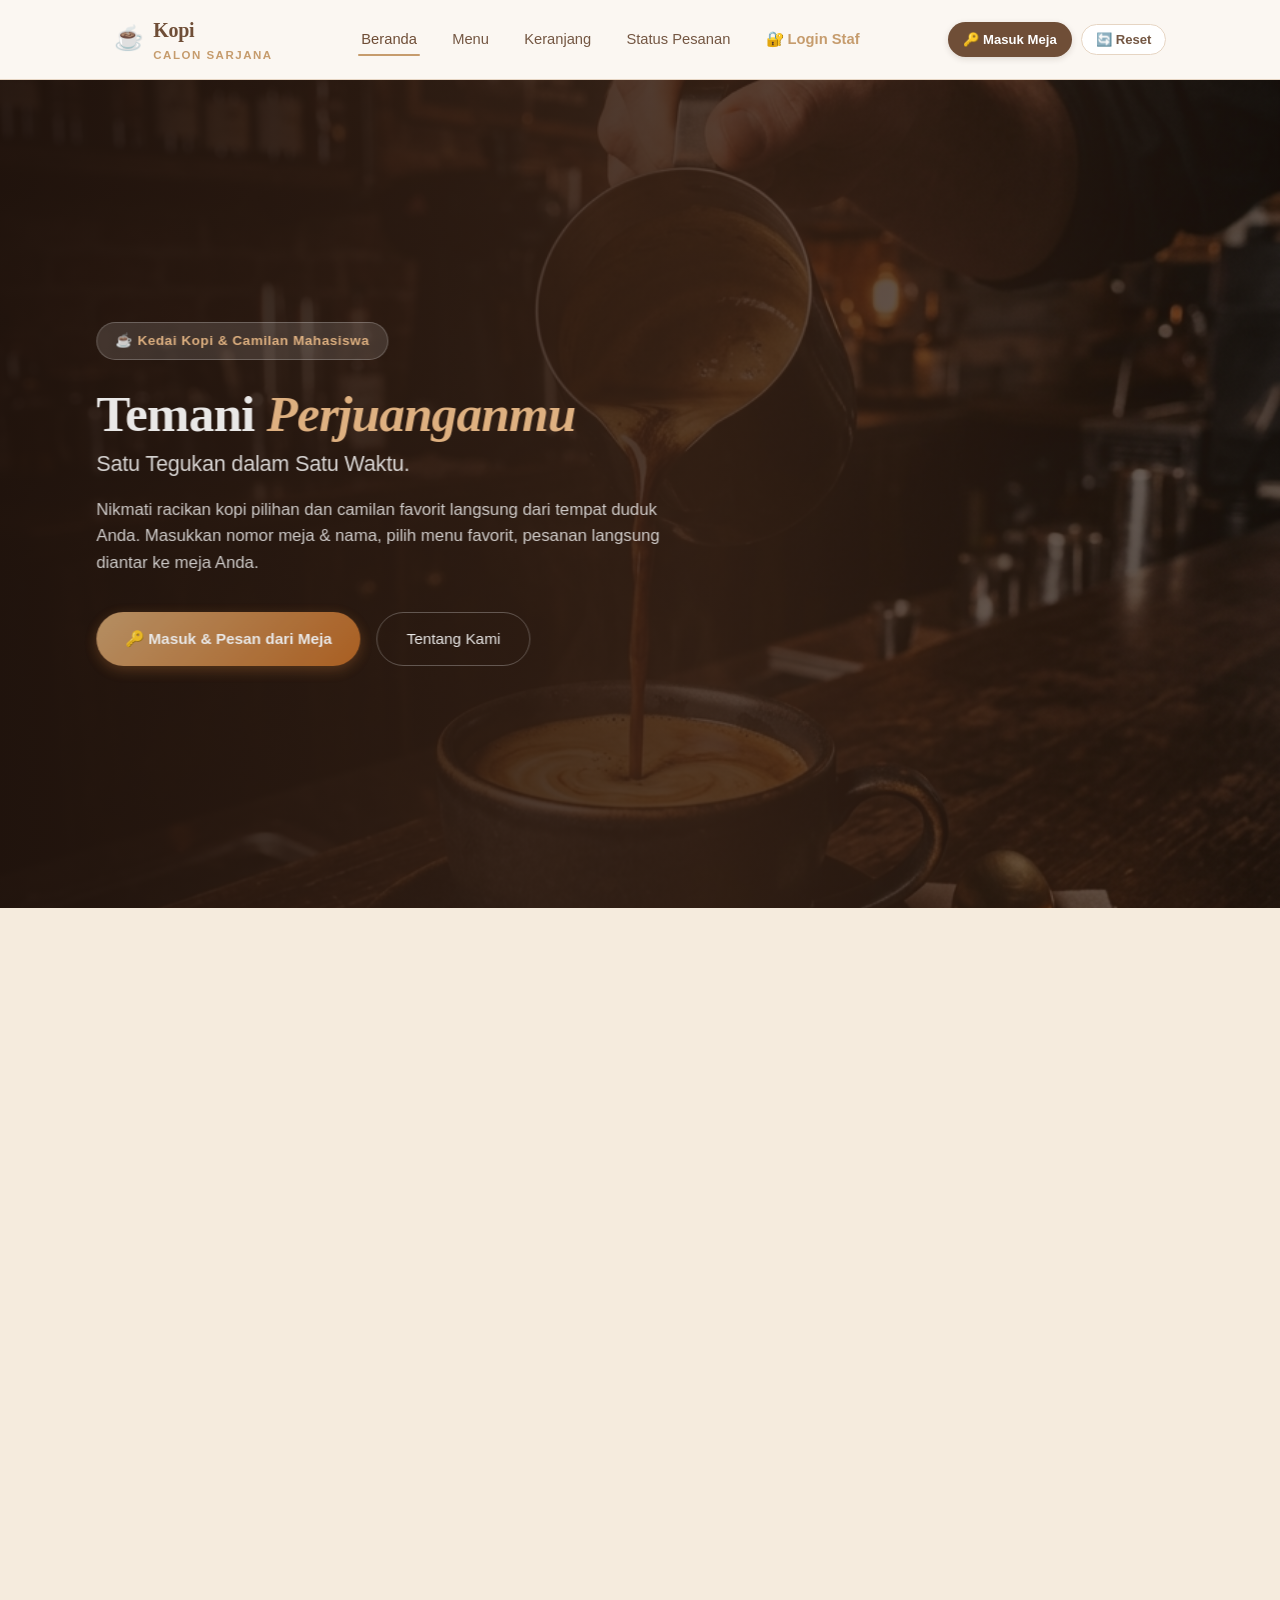
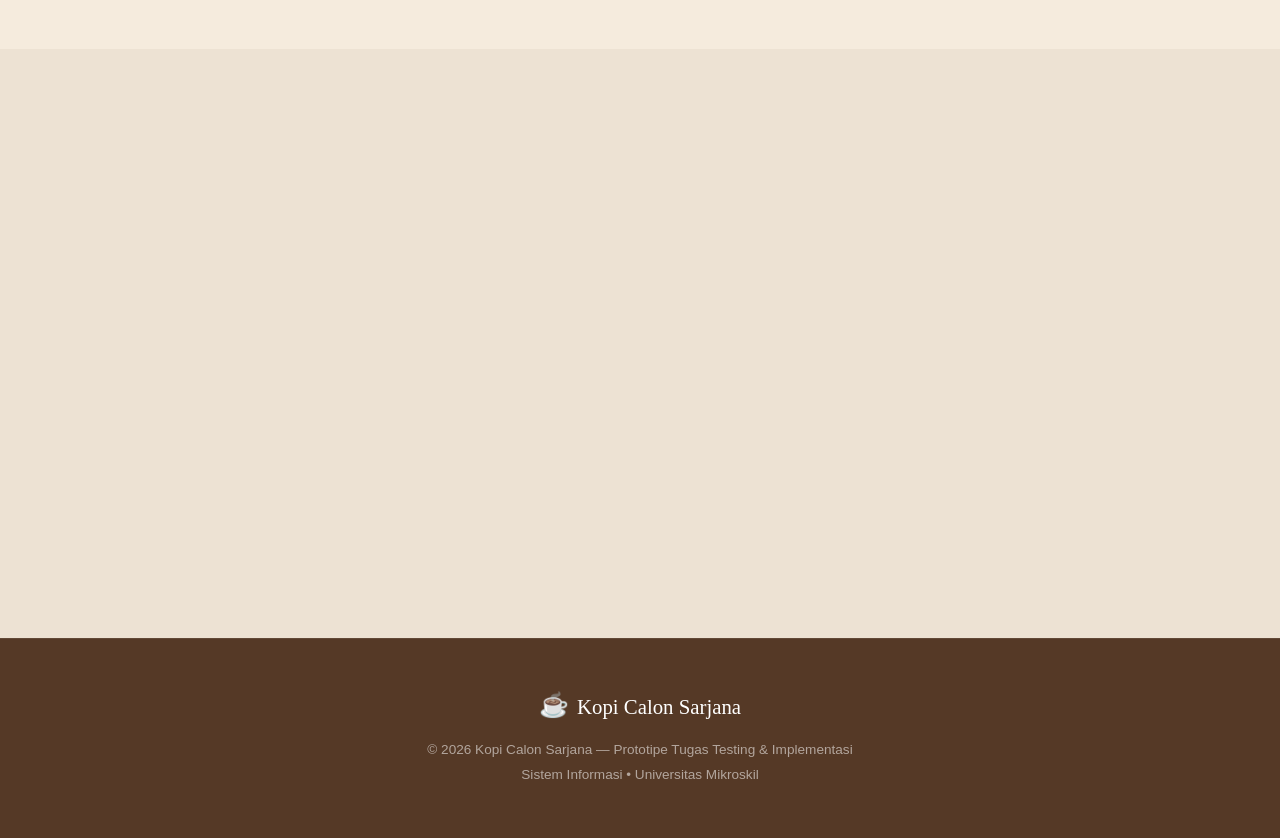
==== commit ed91462f: "Memperbaiki file yang berhubungan dengan index.html/beranda" ====
--- a/checkout.html
+++ b/checkout.html
@@ -19,7 +19,7 @@
     <!-- ==================== NAVBAR ==================== -->
     <nav class="navbar" id="navbar">
         <div class="nav-container">
-            <a href="beranda.html" class="nav-logo" id="navLogo">
+            <a href="index.html" class="nav-logo" id="navLogo">
                 <span class="logo-icon">☕</span>
                 <span class="logo-text">Kopi<strong>Calon Sarjana</strong></span>
             </a>
@@ -33,7 +33,7 @@
 
             <!-- Link navigasi pelanggan -->
             <ul class="nav-links" id="navLinks">
-                <li><a href="beranda.html" id="linkBeranda">Beranda</a></li>
+                <li><a href="index.html" id="linkBeranda">Beranda</a></li>
                 <li><a href="menu.html" id="linkMenu">Menu</a></li>
                 <li><a href="checkout.html" class="active" id="linkKeranjang">Keranjang</a></li>
                 <li><a href="status.html" id="linkStatus">Status Pesanan</a></li>
